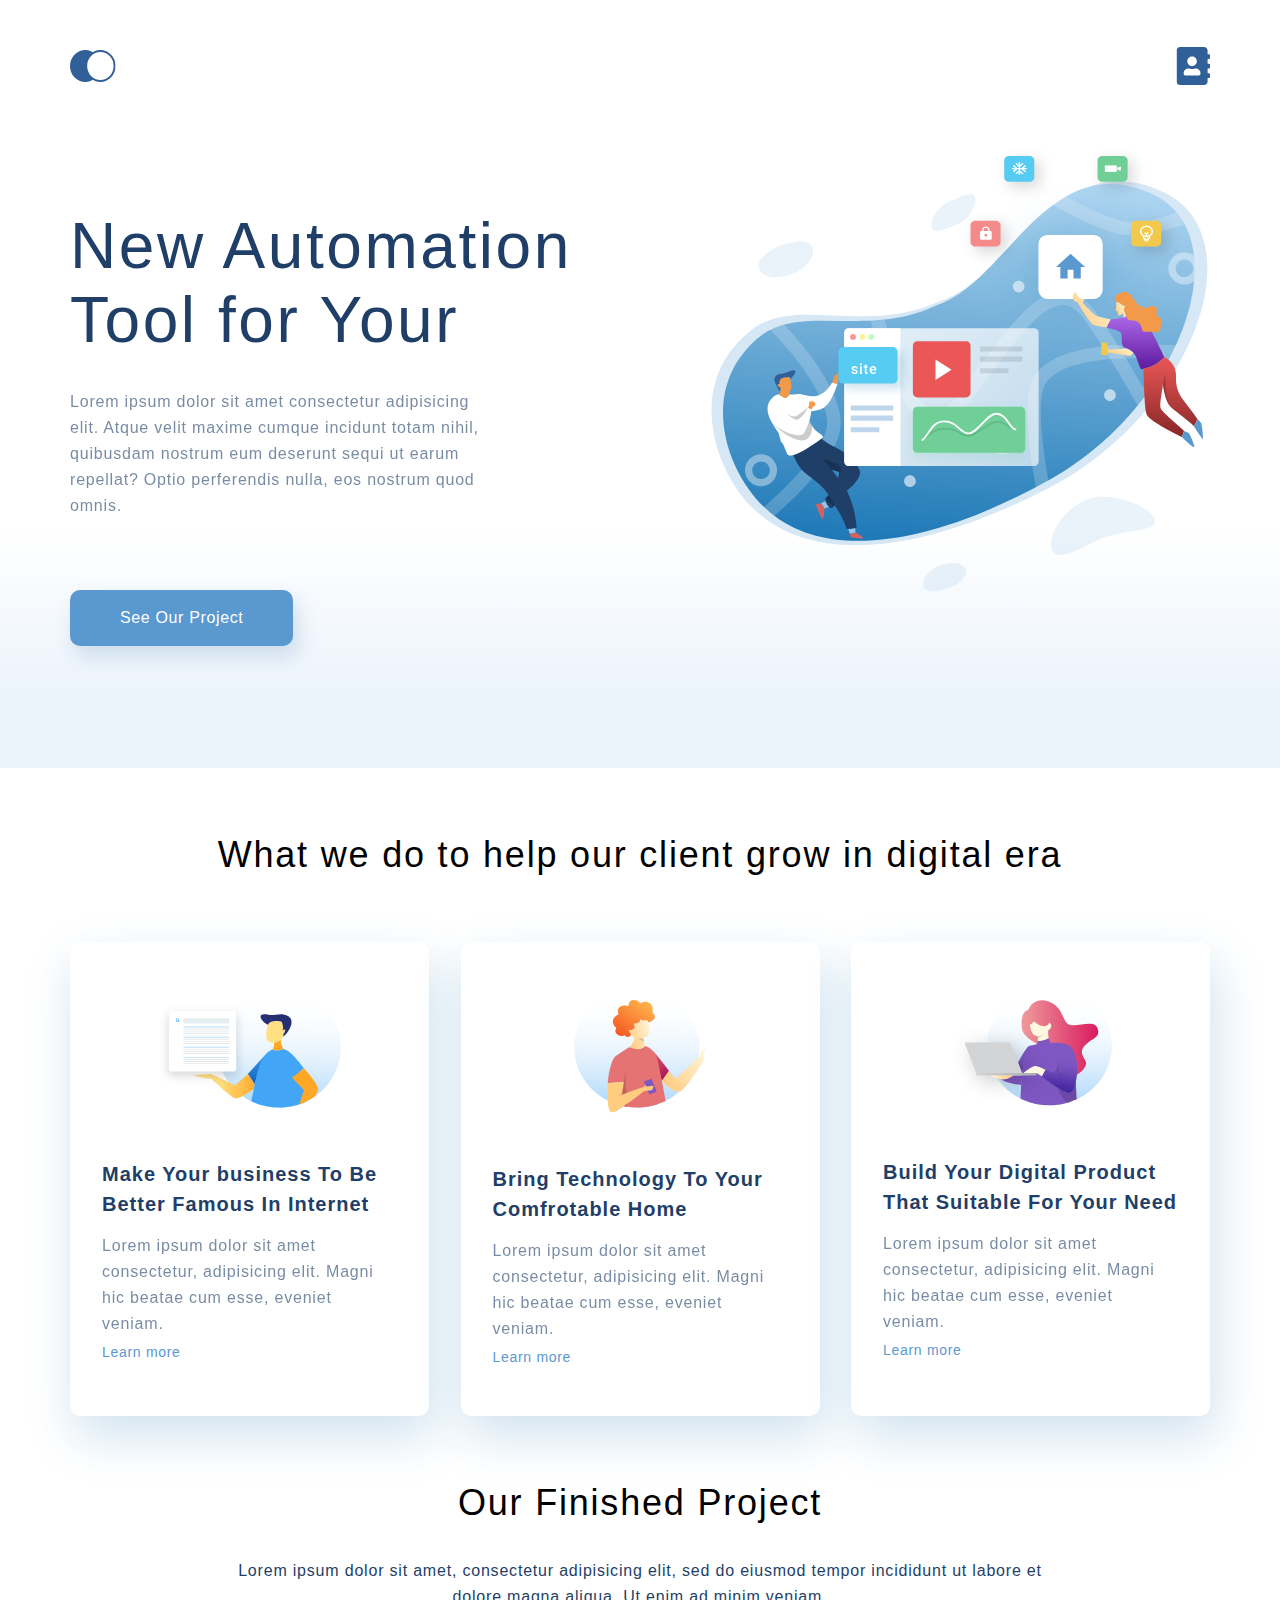
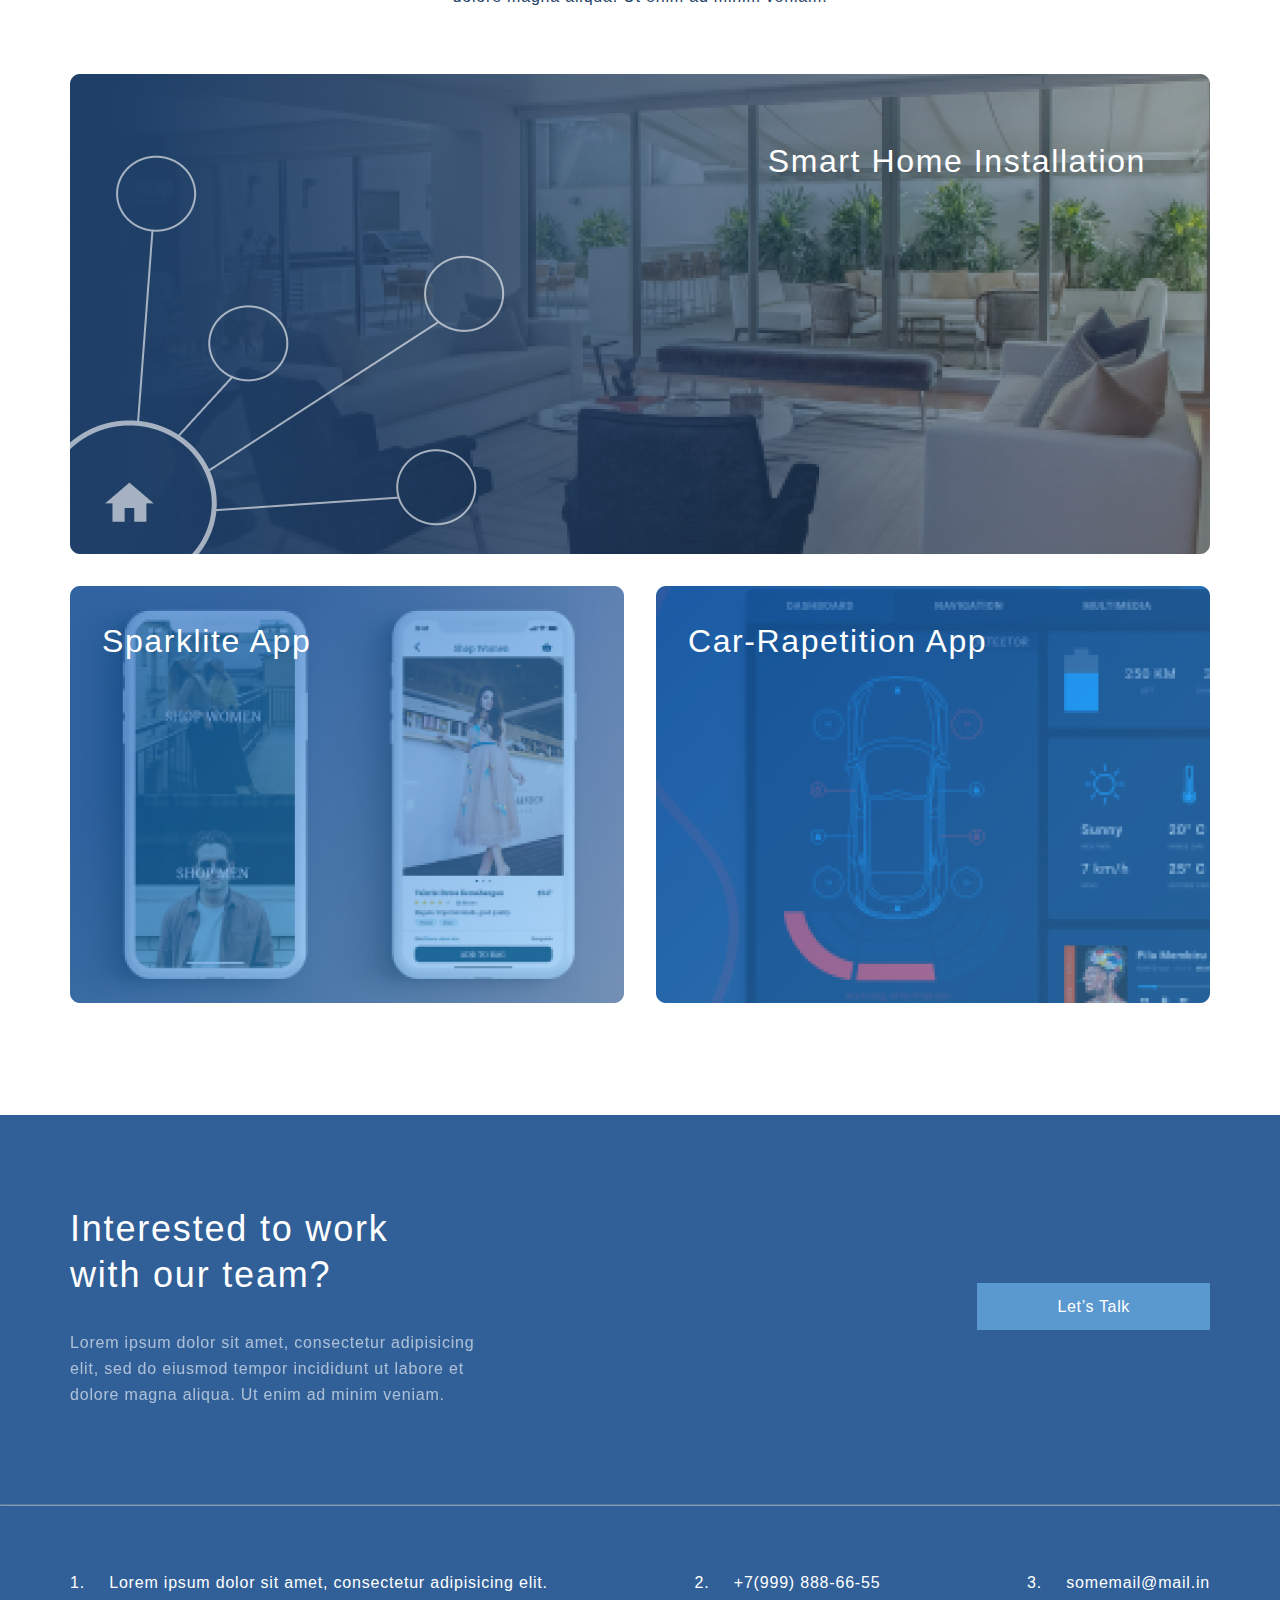
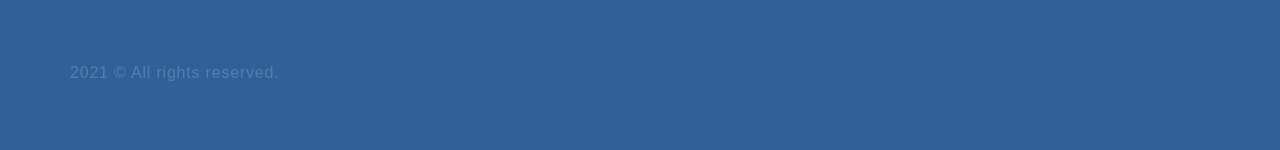
==== index.html @ 6736219d "initial commit" ====
<!DOCTYPE html>
<html lang="en">
    <head>
        <meta charset="UTF-8">
        <meta http-equiv="X-UA-Compatible" content="IE=edge">
        <meta name="viewport" content="width=device-width, initial-scale=1.0
            maximum-scale=1">
        <title>Document</title>
        <link rel="stylesheet" href="style.css">
    </head>
    <body>
        <div class="wrapper">
            <div class="content">
                <div class="top">
                    <div class="container top_content_box">
                        <ul class="header">
                            <li><a href="index.html"><img src="images/logo.svg"
                                        alt=""></a></li>
                            <li><a href="contacts.html"><img
                                        src="images/Contacts.svg"
                                        alt=""></a></li>
                        </ul>
                        <div class="top_info">
                            <h1 class="top_heading">New Automation
                                Tool for Your</h1>
                            <p class="text text-heading">Lorem ipsum dolor sit
                                amet
                                consectetur
                                adipisicing
                                elit.
                                Atque velit
                                maxime cumque incidunt totam nihil, quibusdam
                                nostrum
                                eum
                                deserunt
                                sequi ut earum repellat? Optio perferendis
                                nulla,
                                eos
                                nostrum
                                quod
                                omnis.</p>
                            <a href="" class="top_button">See Our Project</a>
                        </div>
                    </div>
                </div>
                <div class="what_we_do container">
                    <h3 class="heading">What we do to help our client grow in
                        digital
                        era</h3>
                    <div class="cards">
                        <div class="card">
                            <img class="card_img" src="images/card_1.svg"
                                alt="card">
                            <h4 class="heading_mini">Make Your business To Be
                                Better Famous In Internet</h4>
                            <p class="text">Lorem ipsum dolor sit amet
                                consectetur,
                                adipisicing
                                elit. Magni hic
                                beatae cum esse, eveniet veniam.</p>
                            <a class="card_link">Learn more</a>
                        </div>
                        <div class="card">
                            <img class="card_img" src="images/card_2.svg"
                                alt="card">
                            <h4 class="heading_mini">Bring Technology To Your
                                Comfrotable Home</h4>
                            <p class="text">Lorem ipsum dolor sit amet
                                consectetur,
                                adipisicing
                                elit. Magni hic
                                beatae cum esse, eveniet veniam.</p>
                            <a class="card_link">Learn more</a>
                        </div>
                        <div class="card">
                            <img class="card_img" src="images/card_3.svg"
                                alt="card">
                            <h4 class="heading_mini">Build Your Digital Product
                                That Suitable For Your Need</h4>
                            <p class="text">Lorem ipsum dolor sit amet
                                consectetur,
                                adipisicing
                                elit. Magni hic
                                beatae cum esse, eveniet veniam.</p>
                            <a class="card_link">Learn more</a>
                        </div>
                    </div>
                </div>
                <div class="project container">
                    <h3 class="heading">Our Finished Project</h3>
                    <p class="text text_project">Lorem ipsum dolor sit amet,
                        consectetur
                        adipisicing elit, sed do eiusmod tempor incididunt ut
                        labore
                        et
                        dolore magna aliqua. Ut enim ad minim veniam.</p>
                    <div class="project_item"><img class="project_img"
                            src="images/project.png" alt="photo">
                        <p class="project_text">Smart Home Installation</p>
                    </div>
                    <div class="project_parent">
                        <div class="project_item project_item_margin"><img
                                class="project_img"
                                src="images/project_1.png"
                                alt="photo">
                            <p class="project_text_item">Sparklite
                                App</p>
                        </div>
                        <div class="project_item"><img
                                class="project_img"
                                src="images/project_2.png"
                                alt="photo">
                            <p class="project_text_item">Car-Rapetition App</p>
                        </div>
                    </div>
                </div>
            </div>
            <div class="footer">
                <div class="footer_container">
                    <div class="footer_top">
                        <div class="footer_item">
                            <h3 class="footer_heading">Interested to work with
                                our
                                team?</h3>
                            <p class="footer_text">Lorem ipsum dolor sit
                                amet,
                                consectetur adipisicing elit, sed do eiusmod
                                tempor
                                incididunt ut labore et dolore magna aliqua. Ut
                                enim
                                ad
                                minim veniam.</p>
                        </div>
                        <div class="footer_item">
                            <a href="" class="footer_button">Let’s Talk</a>
                        </div>
                    </div>
                </div>
                <hr>
                <div class="footer_container">
                    <div class="footer_bottom">
                        <ol class="footer_info footer_list">
                            <li class="list_item footer_list_item_1">Lorem ipsum
                                dolor sit
                                amet, consectetur adipisicing
                                elit.</li>
                            <li class="list_item footer_list_item_2">+7(999)
                                888-66-55</li>
                            <li class="footer_list_item_3">somemail@mail.in</li>
                        </ol>
                        <div class="footer_copy">
                            <p class="text footer_copy">2021 &copy; All rights
                                reserved.
                            </p>
                        </div>
                    </div>
                </div>

            </div>
        </div>

    </body>
</html>
---- style.css ----
* {
  margin: 0;
  padding: 0;
}

body {
  font-family: sans-serif;
}

.wrapper {
  display: flex;
  flex-direction: column;
  min-height: 100vh;
}

.content {
  flex-grow: 1;
}

.container {
  max-width: 1140px;
  margin: 0 auto;
}

.top {
  min-height: 768px;
  background: linear-gradient(0deg, #EBF3FB 8.84%, rgba(152, 195, 232, 0) 31.12%);
}

.top_content_box {
  display: flex;
  flex-direction: column;
  height: 100%;
}

.header {
  list-style: none;
  display: flex;
  font-family: sans-serif;
  align-items: center;
  justify-content: space-between;
  padding-top: 42px;
}

.contact_header {
  padding-top: 115px;
  background-image: url(images/contacts_header.svg);
  background-repeat: no-repeat;
  background-position: center;
}

.top_info {
  padding-top: 115px;
  flex-grow: 1;
  background-image: url(images/top_info_background_picture.svg);
  background-repeat: no-repeat;
  background-position: right center;
  background-size: 44%;
}

.top_heading {
  font-size: 64px;
  color: #1F3F68;
  width: 510px;
  /* font-family: 'Roboto'; */
  font-style: normal;
  font-weight: 300;
  line-height: 74px;
  letter-spacing: 0.04em;
  margin-bottom: 32px;
}

.top_button {
  font-weight: 400;
  font-size: 16px;
  line-height: 26px;
  text-align: center;
  letter-spacing: 0.04em;
  color: #FFFFFF;
  background: #5A98D0;
  box-shadow: 5px 10px 20px rgba(53, 110, 173, 0.2);
  border-radius: 10px;
  padding: 15px 50px;
  text-decoration: none;
  display: inline-block;
  margin-top: 71px;
}

.text-heading {
  width: 425px;
  font-size: 16px;
  line-height: 26px;
  color: #1F3F68;
}

.what_we_do {
  padding-top: 64px;
}

.heading {
  font-size: 36px;
  text-align: center;
  font-style: normal;
  font-weight: 300;
  line-height: 46px;
  letter-spacing: 0.05em;
  color: #000000;
}

.cards {
  display: flex;
  justify-content: space-between;
  padding-top: 64px;
  padding-bottom: 64px;
}

.card {
  font-size: 36px;
  width: 359px;
  padding: 44px 32px;
  box-sizing: border-box;
  background: #FFFFFF;
  box-shadow: 5px 20px 50px rgba(16, 112, 177, 0.2);
  border-radius: 10px;
  display: flex;
  flex-direction: column;
}

.heading_mini {
  font-size: 20px;
  line-height: 30px;
  color: #1F3F68;
  letter-spacing: 0.05em;
  margin-bottom: 14px;
}

.card_link {
  font-size: 14px;
  line-height: 30px;
  letter-spacing: 0.05em;
  color: #5A98D0;
  text-decoration: none;
}

.card_img {
  align-self: center;
  margin-bottom: 51px;
}

.text {
  font-size: 16px;
  line-height: 26px;
  color: #1F3F68;
  letter-spacing: 0.05em;
  opacity: 0.6;
}

.text_project {
  width: 75%;
  margin: 0 auto;
  opacity: 1;
  text-align: center;
  margin: 32px auto 64px;
}

.project_img {
  width: 100%;
}

.project_item {
  position: relative;
  display: flex;
  flex-grow: 1;
}

.project_item_margin {
  margin-right: 32px;
}

.project_text {
  font-size: 32px;
  line-height: 46px;
  text-align: right;
  letter-spacing: 0.05em;
  color: #FFFFFF;
  position: absolute;
  top: 64px;
  right: 64px;
}

.project_parent {
  display: flex;
  justify-content: space-between;
  margin-top: 32px;
}

.project_text_item {
  font-size: 32px;
  line-height: 46px;
  text-align: right;
  letter-spacing: 0.05em;
  color: #FFFFFF;
  position: absolute;
  top: 32px;
  left: 32px;
}

.footer {
  background: #316099;
  margin-top: 112px;
  padding-top: 91px;
  padding-bottom: 64px;
}

.footer_text {
  font-size: 16px;
  line-height: 26px;
  letter-spacing: 0.05em;
  color: #FFFFFF;
  opacity: 0.6;
  width: 425px;
}

.footer_info {
  display: flex;
  align-items: center;
  justify-content: space-between;
  margin-top: 64px;
  font-size: 16px;
  line-height: 26px;
  letter-spacing: 0.05em;
  color: #FFFFFF;
}

.footer_heading {
  width: 343px;
  font-size: 36px;
  font-weight: 400;
  line-height: 46px;
  letter-spacing: 0.05em;
  color: #FFFFFF;
  margin-bottom: 32px;
  text-align: left;
}

.footer_top {
  padding-bottom: 96px;
  display: flex;
  justify-content: space-between;
  align-items: center;
}

.footer_button {
  font-size: 16px;
  line-height: 26px;
  text-align: center;
  letter-spacing: 0.04em;
  color: #FFFFFF;
  background: #5A98D0;
  padding: 15px 80px;
  text-decoration: none;
}

hr {
  opacity: 0.4;
}

.footer_list {
  list-style-type: none;
}

.footer_list_item_1::before {
  content: "1. ";
  margin-right: 19px;
}

.footer_list_item_2::before {
  content: "2. ";
  margin-right: 19px;
}

.footer_list_item_3::before {
  content: "3. ";
  margin-right: 19px;
}

.footer_copy {
  font-weight: 400;
  font-size: 16px;
  line-height: 26px;
  letter-spacing: 0.05em;
  color: #FFFFFF;
  opacity: 0.4;
  margin-top: 64px;
}

.cont_h2 {
  font-weight: 500;
  font-size: 44px;
  text-align: center;
}

input,
textarea {
  border: 1px solid #356EAD;
  box-sizing: border-box;
  border-radius: 10px;
  opacity: 0.4;
}

.button_submit {
  background: #5A98D0;
  /* box-shadow: 5px 20px 50px rgba(16, 112, 177, 0.2); */
  border-radius: 10px;
  font-weight: 500;
  font-size: 16px;
  line-height: 26px;
  text-align: center;
  color: #FFFFFF;
  text-transform: uppercase;
}

.contacts_forms {
  display: flex;
  margin: auto;
}

.footer_container {
  max-width: 1140px;
  margin: 0 auto;
}

@media (max-width: 1024px) {
  .container {
    padding-left: 32px;
    padding-right: 32px;
  }
  .top_info {
    background-position: right 280px;
  }
  .cards {
    flex-direction: column;
    align-items: center;
  }
  .card {
    margin-bottom: 32px;
  }
  .footer_info {
    flex-direction: column;
    margin-top: 64px;
    font-size: 16px;
    line-height: 26px;
    letter-spacing: 0.05em;
    color: #FFFFFF;
  }
  .footer_container {
    margin-left: 124px;
    margin-right: 124px;
  }
  .list_item {
    margin-bottom: 25px;
  }
  .footer_list_item_1::before {
    content: "1. ";
    margin-right: 36px;
  }
  .footer_list_item_2::before {
    content: "2. ";
    margin-right: 36px;
  }
  .footer_list_item_3::before {
    content: "3. ";
    margin-right: 36px;
  }
  .footer_button {
    padding: 10px 30px;
  }
  .footer_list {
    align-items: flex-start;
  }
  .footer_text {
    width: 336px;
  }
}
@media (max-width: 667px) {
  .header {
    padding-top: 24px;
  }
  .top {
    min-height: 376px;
    padding-bottom: 41px;
    box-sizing: border-box;
  }
  .top_info {
    padding-top: 36px;
    display: flex;
    flex-direction: column;
    align-items: center;
    background-image: none;
  }
  .top_heading {
    width: 100%;
    font-size: 32px;
    line-height: 38px;
    text-align: center;
    letter-spacing: 0.04em;
    margin-bottom: 12px;
  }
  .text-heading {
    width: 100%;
    text-align: center;
  }
  .top_button {
    font-size: 12px;
    line-height: 26px;
    padding: 0px 8px;
  }
  .heading {
    font-size: 24px;
    line-height: 28px;
  }
  .what_we_do {
    padding-top: 48px;
  }
  .cards {
    flex-direction: column;
    align-items: center;
    padding-top: 32px;
  }
  .card {
    width: 100%;
    margin-bottom: 32px;
  }
  .text_project {
    width: 100%;
  }
  .project_text {
    font-size: 16px;
    line-height: 19px;
    top: 16px;
    right: 16px;
  }
  .project_text_item {
    font-size: 16px;
    line-height: 19px;
    left: 16px;
  }
  .project_parent {
    flex-direction: column;
    margin-top: 16px;
  }
  .project_item_margin {
    margin: 0;
    margin-bottom: 16px;
  }
  .footer {
    width: 100vw;
  }
  .footer_info {
    flex-direction: column;
    margin-top: 32px;
    line-height: 19px;
    letter-spacing: 0.05em;
    color: #FFFFFF;
  }
  .footer_copy {
    text-align: center;
    margin-top: 37px;
  }
  .footer_heading {
    width: 75%;
    font-size: 24px;
    line-height: 28px;
    text-align: center;
  }
  .footer_item {
    display: flex;
    flex-direction: column;
    align-items: center;
  }
  .footer_text {
    width: 75%;
    margin-bottom: 40px;
    text-align: center;
  }
  .footer_top {
    width: 100%;
    padding-bottom: 96px;
    display: flex;
    flex-direction: column;
    align-items: center;
  }
  .footer_button {
    padding: 10px 30px;
  }
  .footer_container {
    margin-left: 16px;
    margin-right: 16px;
  }
}/*# sourceMappingURL=style.css.map */
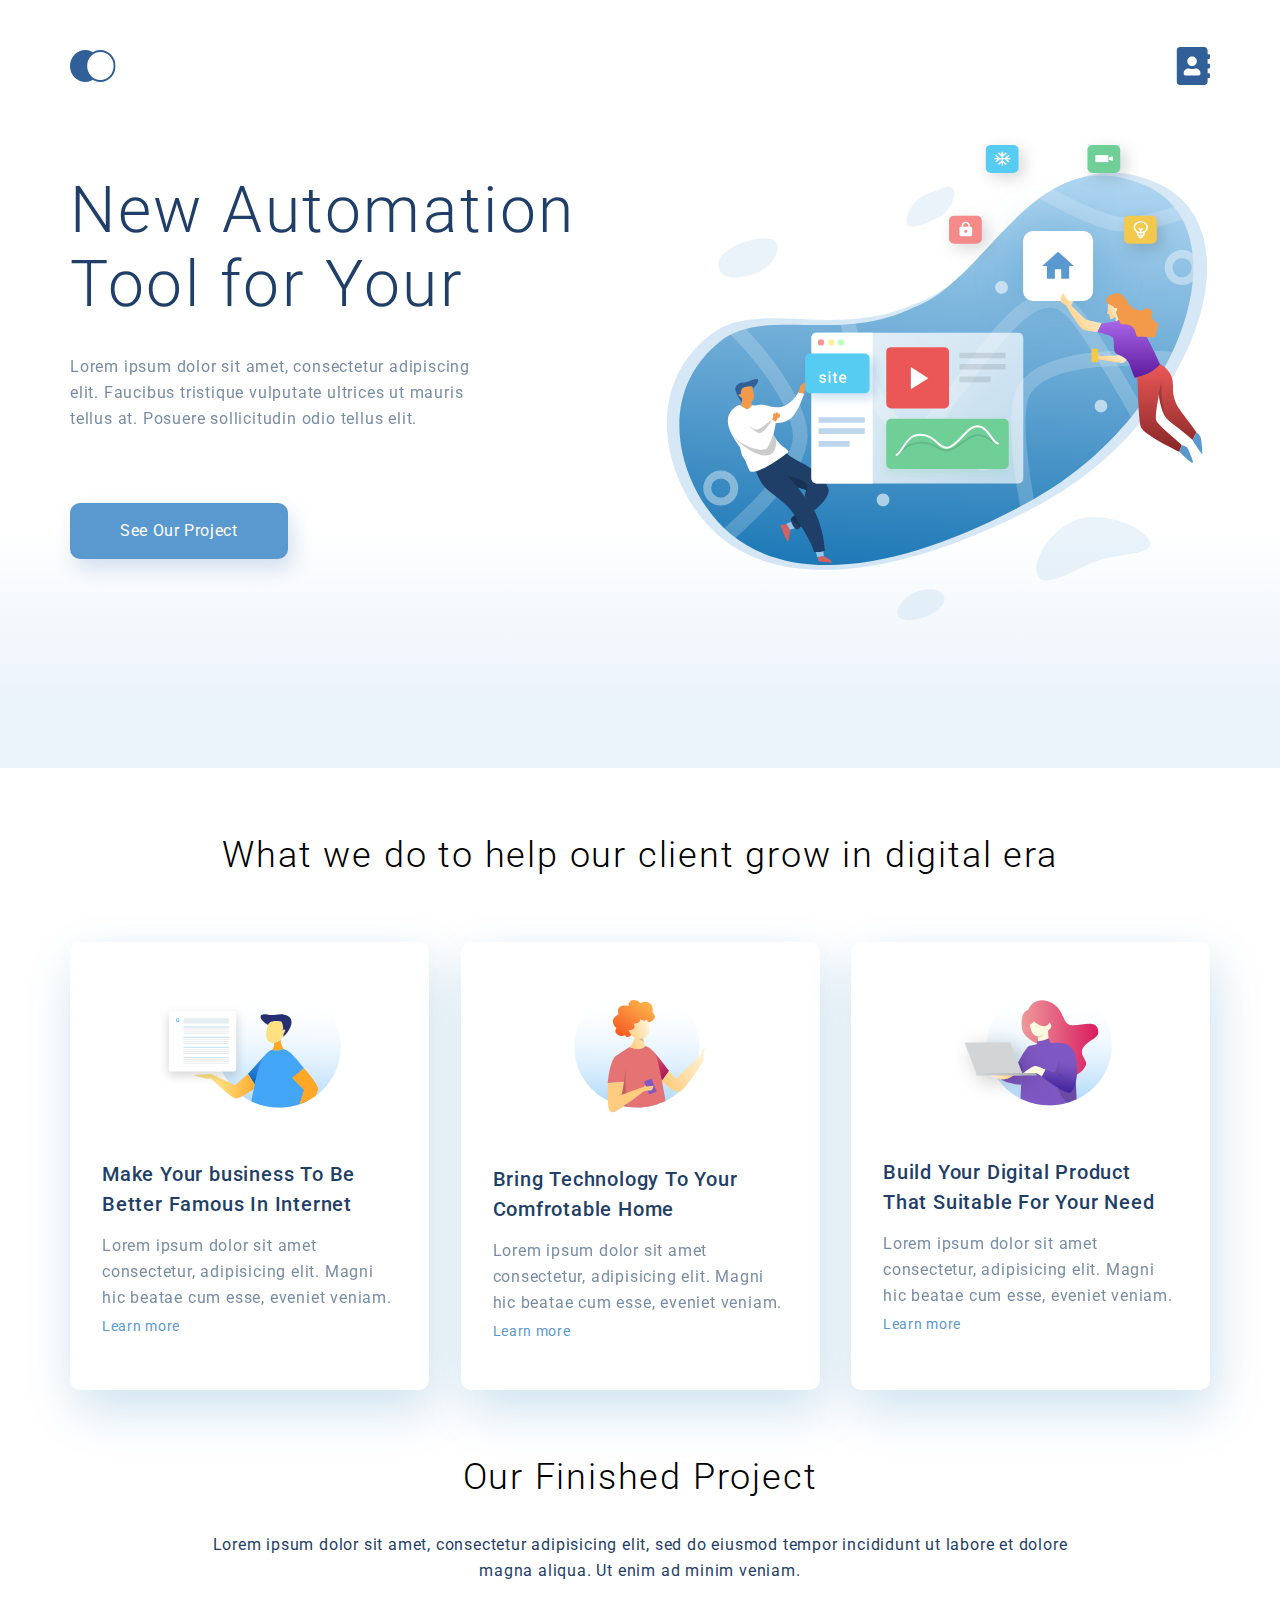
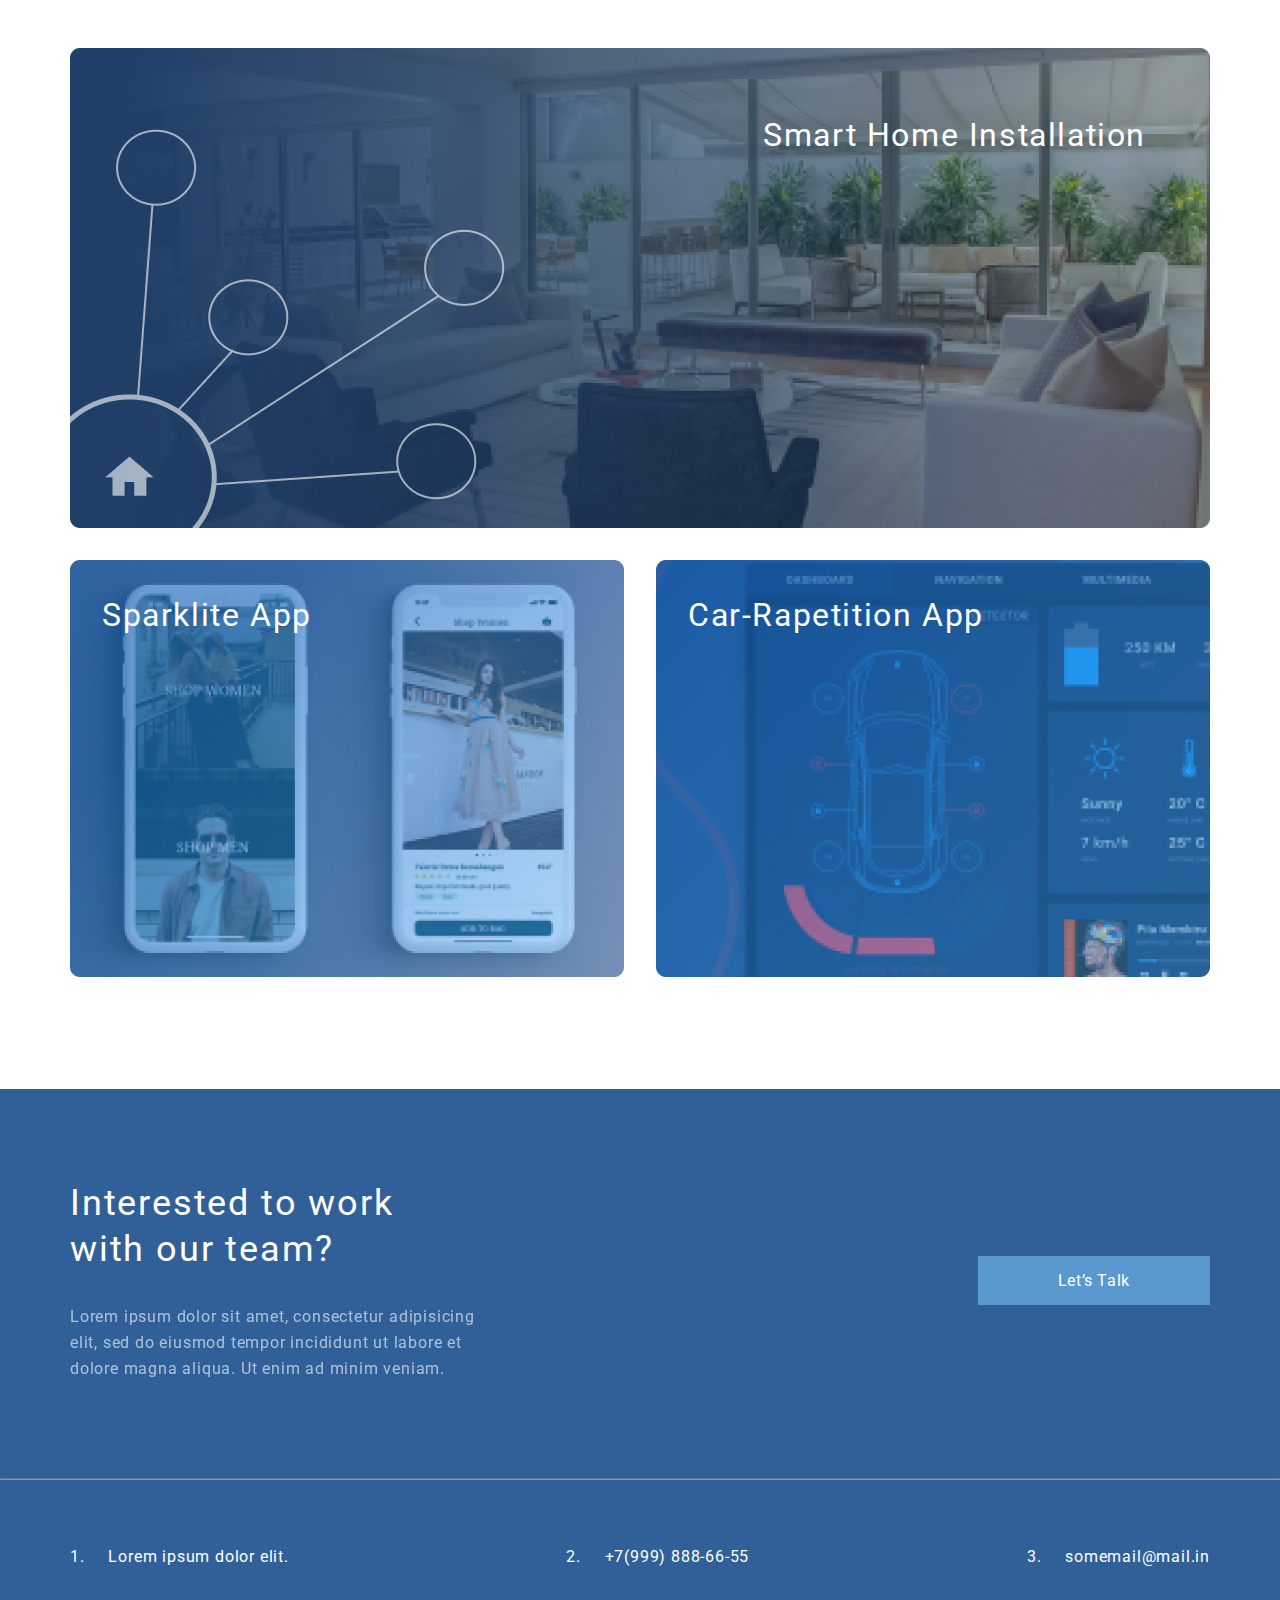
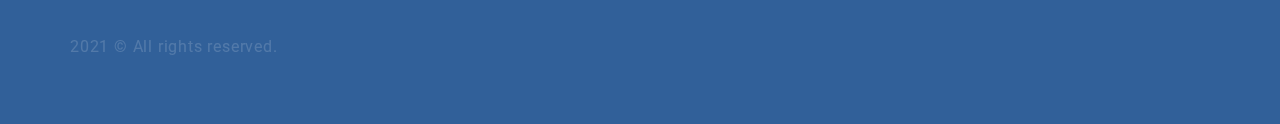
==== commit a15e589a: "final" ====
--- a/index.html
+++ b/index.html
@@ -7,6 +7,11 @@
             maximum-scale=1">
         <title>Document</title>
         <link rel="stylesheet" href="style.css">
+        <link rel="preconnect" href="https://fonts.googleapis.com">
+        <link rel="preconnect" href="https://fonts.gstatic.com" crossorigin>
+        <link
+            href="https://fonts.googleapis.com/css2?family=Lato&family=Roboto&display=swap"
+            rel="stylesheet">
     </head>
     <body>
         <div class="wrapper">
@@ -24,21 +29,9 @@
                             <h1 class="top_heading">New Automation
                                 Tool for Your</h1>
                             <p class="text text-heading">Lorem ipsum dolor sit
-                                amet
-                                consectetur
-                                adipisicing
-                                elit.
-                                Atque velit
-                                maxime cumque incidunt totam nihil, quibusdam
-                                nostrum
-                                eum
-                                deserunt
-                                sequi ut earum repellat? Optio perferendis
-                                nulla,
-                                eos
-                                nostrum
-                                quod
-                                omnis.</p>
+                                amet, consectetur adipiscing elit. Faucibus
+                                tristique vulputate ultrices ut mauris tellus
+                                at. Posuere sollicitudin odio tellus elit.</p>
                             <a href="" class="top_button">See Our Project</a>
                         </div>
                     </div>
@@ -141,9 +134,7 @@
                     <div class="footer_bottom">
                         <ol class="footer_info footer_list">
                             <li class="list_item footer_list_item_1">Lorem ipsum
-                                dolor sit
-                                amet, consectetur adipisicing
-                                elit.</li>
+                                dolor elit.</li>
                             <li class="list_item footer_list_item_2">+7(999)
                                 888-66-55</li>
                             <li class="footer_list_item_3">somemail@mail.in</li>
--- a/style.css
+++ b/style.css
@@ -1,10 +1,11 @@
+@import url(normalize.css);
 * {
   margin: 0;
   padding: 0;
 }
 
 body {
-  font-family: sans-serif;
+  font-family: "Roboto";
 }
 
 .wrapper {
@@ -36,38 +37,74 @@
 .header {
   list-style: none;
   display: flex;
-  font-family: sans-serif;
+  font-family: "Roboto";
   align-items: center;
   justify-content: space-between;
   padding-top: 42px;
 }
 
 .contact_header {
-  padding-top: 115px;
   background-image: url(images/contacts_header.svg);
+  background-size: 100% auto;
+  max-width: 100%;
   background-repeat: no-repeat;
   background-position: center;
+  margin-top: 50px;
+  padding-top: 40px;
+  display: flex;
+  flex-direction: column;
+  align-items: center;
+}
+
+.cont_h2 {
+  display: block;
+  text-align: center;
+  font-family: "Roboto";
+  font-style: normal;
+  font-weight: 500;
+  font-size: 44px;
+  line-height: 74px;
+  text-align: center;
+  letter-spacing: 0.04em;
+  color: #FFFFFF;
+}
+
+.contact_header p {
+  display: block;
+  font-family: "Roboto";
+  font-style: normal;
+  font-weight: 400;
+  font-size: 20px;
+  line-height: 30px;
+  text-align: center;
+  letter-spacing: 0.04em;
+  color: rgba(255, 255, 255, 0.6);
+  margin-top: 16px;
+  margin-bottom: 50px;
+  max-width: 780px;
 }
 
 .top_info {
-  padding-top: 115px;
+  padding-top: 80px;
   flex-grow: 1;
   background-image: url(images/top_info_background_picture.svg);
   background-repeat: no-repeat;
-  background-position: right center;
-  background-size: 44%;
+  background-position: right, center;
+  background-size: 48%;
+  padding-bottom: 93px;
 }
 
 .top_heading {
-  font-size: 64px;
-  color: #1F3F68;
-  width: 510px;
-  /* font-family: 'Roboto'; */
+  width: 540px;
+  font-family: "Roboto";
   font-style: normal;
   font-weight: 300;
+  font-size: 64px;
   line-height: 74px;
   letter-spacing: 0.04em;
+  color: #1F3F68;
   margin-bottom: 32px;
+  margin-top: 0px;
 }
 
 .top_button {
@@ -84,6 +121,7 @@
   text-decoration: none;
   display: inline-block;
   margin-top: 71px;
+  margin-bottom: 10px;
 }
 
 .text-heading {
@@ -127,10 +165,13 @@
 }
 
 .heading_mini {
+  font-family: "Roboto";
+  font-style: normal;
+  font-weight: 500;
   font-size: 20px;
   line-height: 30px;
+  letter-spacing: 0.04em;
   color: #1F3F68;
-  letter-spacing: 0.05em;
   margin-bottom: 14px;
 }
 
@@ -148,6 +189,7 @@
 }
 
 .text {
+  font-family: "Roboto";
   font-size: 16px;
   line-height: 26px;
   color: #1F3F68;
@@ -294,12 +336,6 @@
   margin-top: 64px;
 }
 
-.cont_h2 {
-  font-weight: 500;
-  font-size: 44px;
-  text-align: center;
-}
-
 input,
 textarea {
   border: 1px solid #356EAD;
@@ -309,25 +345,121 @@
 }
 
 .button_submit {
+  width: 100%;
+  height: 72px;
+  padding: auto;
   background: #5A98D0;
-  /* box-shadow: 5px 20px 50px rgba(16, 112, 177, 0.2); */
+  box-shadow: 5px 20px 50px rgba(16, 112, 177, 0.2);
+  border: 1px solid #5A98D0;
   border-radius: 10px;
+  font-family: "Roboto";
+  font-style: normal;
   font-weight: 500;
   font-size: 16px;
   line-height: 26px;
   text-align: center;
+  letter-spacing: 0.04em;
   color: #FFFFFF;
   text-transform: uppercase;
+  margin-top: 42px;
 }
 
 .contacts_forms {
   display: flex;
   margin: auto;
+  margin-top: 64px;
+  margin-bottom: 96px;
+  max-width: 940px;
+  justify-content: space-between;
+}
+
+.contacts-info {
+  margin-top: 80px;
+  max-width: 300px;
+}
+
+.contacts-info ul {
+  list-style-type: none;
+  text-decoration: none;
+}
+
+.no_line {
+  text-decoration: none;
+}
+
+.contacts-info h4 {
+  margin-top: 40px;
+}
+
+.phones li {
+  background: url(images/phone_small.svg) no-repeat left center;
+  margin-bottom: 16px;
+}
+
+.phones li a {
+  padding-left: 39px;
+}
+
+.online_cervice li:first-child {
+  background: url(images/online_www.svg) no-repeat left center;
+  margin-bottom: 16px;
+}
+
+.online_cervice li:last-child {
+  background: url(images/online_mail.svg) no-repeat left center;
+}
+
+.online_cervice li a {
+  padding-left: 39px;
+}
+
+.contacts_map {
+  display: flex;
+  align-items: center;
+  justify-content: center;
 }
 
 .footer_container {
   max-width: 1140px;
   margin: 0 auto;
+}
+
+.form {
+  display: flex;
+  flex-direction: column;
+  height: 800px;
+  width: 540px;
+  box-sizing: border-box;
+  background-color: #FFFFFF;
+  border: 1px solid #FFFFFF;
+  border-radius: 10px;
+  box-shadow: 5px 10px 50px rgba(16, 112, 177, 0.2);
+  padding: 56px;
+  font-family: "Roboto";
+  font-style: normal;
+  font-weight: 400;
+  font-size: 16px;
+  line-height: 30px;
+  letter-spacing: 0.04em;
+  color: #1F3F68;
+  opacity: 0.8;
+}
+
+.form h4 {
+  margin-bottom: 40px;
+}
+
+.form input {
+  margin-top: 8px;
+  margin-bottom: 32px;
+  width: 428px;
+  height: 72px;
+  padding-left: 16px;
+}
+
+.form textarea {
+  margin-top: 8px;
+  margin-bottom: 32px;
 }
 
 @media (max-width: 1024px) {
@@ -336,7 +468,7 @@
     padding-right: 32px;
   }
   .top_info {
-    background-position: right 280px;
+    background-position: right 220px;
   }
   .cards {
     flex-direction: column;
@@ -344,6 +476,23 @@
   }
   .card {
     margin-bottom: 32px;
+  }
+  .contacts_forms {
+    display: flex;
+    margin: auto;
+    margin-top: 64px;
+    margin-bottom: 96px;
+    max-width: 940px;
+    flex-direction: column;
+    justify-content: center;
+    align-items: center;
+  }
+  .form {
+    margin-top: 64px;
+    width: auto;
+  }
+  .contact_header {
+    background-size: auto auto;
   }
   .footer_info {
     flex-direction: column;
@@ -414,6 +563,7 @@
     font-size: 12px;
     line-height: 26px;
     padding: 0px 8px;
+    margin-bottom: 40px;
   }
   .heading {
     font-size: 24px;
@@ -455,6 +605,8 @@
   }
   .footer {
     width: 100vw;
+    padding-top: 18px;
+    margin-top: 32px;
   }
   .footer_info {
     flex-direction: column;
@@ -472,6 +624,7 @@
     font-size: 24px;
     line-height: 28px;
     text-align: center;
+    margin-bottom: 32px;
   }
   .footer_item {
     display: flex;
@@ -479,13 +632,20 @@
     align-items: center;
   }
   .footer_text {
-    width: 75%;
-    margin-bottom: 40px;
+    width: 95%;
+    margin-bottom: 33px;
+    font-family: "Roboto";
+    font-style: normal;
+    font-weight: 400;
+    font-size: 16px;
+    line-height: 26px;
     text-align: center;
+    letter-spacing: 0.05em;
+    color: #FFFFFF;
+    opacity: 0.6;
   }
   .footer_top {
-    width: 100%;
-    padding-bottom: 96px;
+    padding-bottom: 47px;
     display: flex;
     flex-direction: column;
     align-items: center;
@@ -497,4 +657,59 @@
     margin-left: 16px;
     margin-right: 16px;
   }
+  .footer_list {
+    list-style-position: inside;
+  }
+  .form {
+    height: 514px;
+    width: 342px;
+    padding: 35px;
+  }
+  .form h4 {
+    margin-bottom: 40px;
+  }
+  .form input {
+    margin-top: 2px;
+    margin-bottom: 12px;
+    max-width: 270px;
+    height: 90px;
+    padding-left: 22px;
+  }
+  .form textarea {
+    margin-top: 2px;
+  }
+  .button_submit {
+    margin-top: 16px;
+  }
+  .contact_header {
+    margin-top: 18px;
+    padding-top: 32px;
+    display: flex;
+    flex-direction: column;
+    align-items: center;
+  }
+  .contact_header h2 {
+    font-weight: 500;
+    font-size: 24px;
+    line-height: 28px;
+    letter-spacing: 0.04em;
+  }
+  .contact_header p {
+    font-weight: 400;
+    font-size: 16px;
+    line-height: 30px;
+  }
+  .contacts_forms {
+    margin-top: 0;
+    margin-bottom: 32px;
+  }
+  .contacts_map iframe {
+    max-height: 350px;
+  }
+  .contacts-info {
+    max-width: 100%;
+  }
+  .contacts-info img {
+    width: 100%;
+  }
 }/*# sourceMappingURL=style.css.map */